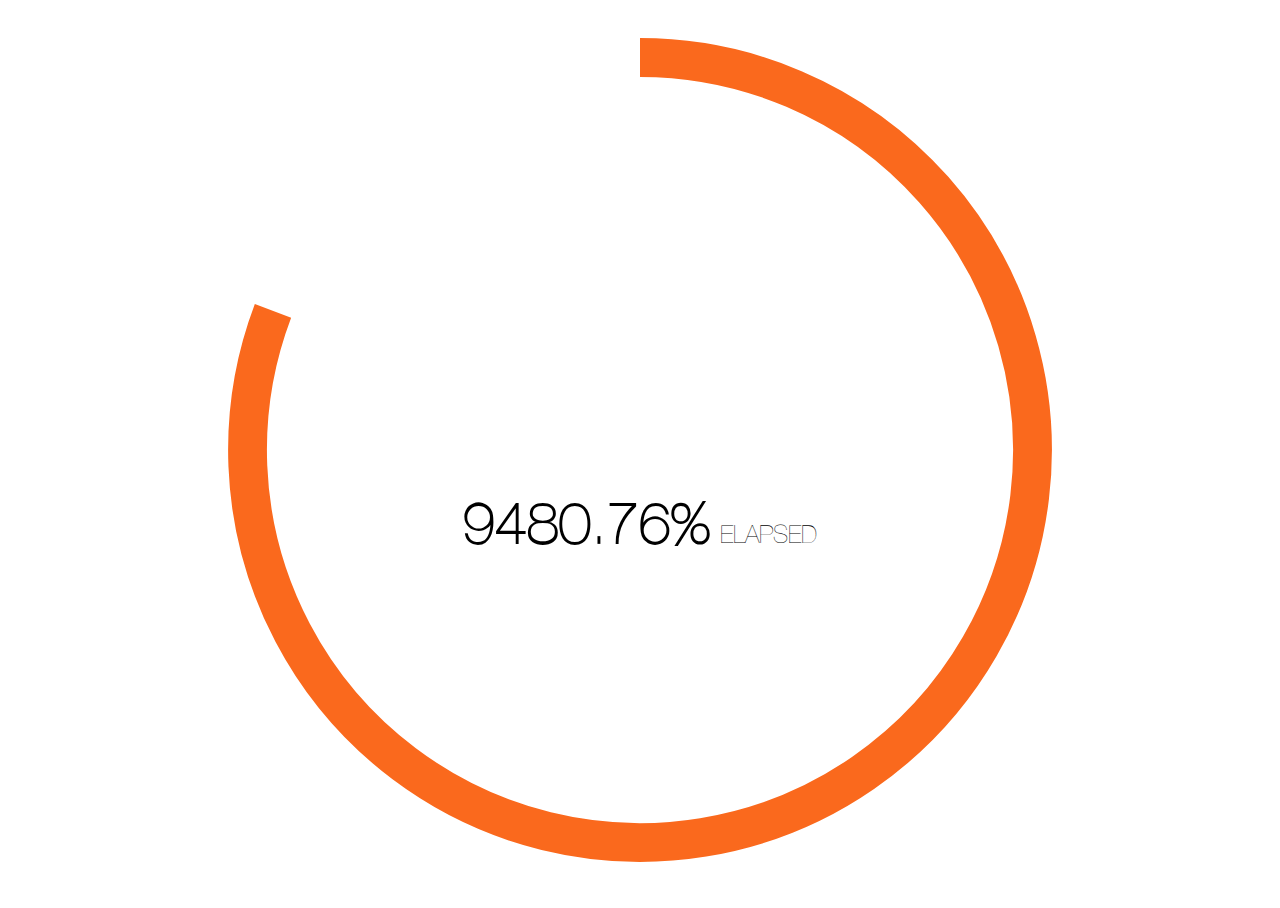
==== countdown.html @ 43bb5ba4 "Initial commit" ====
<!doctype html>
<html lang="fr">
<head>
  <meta charset="utf-8">
  <title>Countdown</title>
  <link rel="stylesheet" href="style.css">
  <script src="https://ajax.googleapis.com/ajax/libs/jquery/2.1.1/jquery.min.js"></script></head>
<body>
  <script src="script.js"></script>
  <div class="item">
    
  </div>
</body>
</html>
---- style.css ----
@font-face {
	font-family: "HelveticaNeue";
	src: url("HelveticaNeueUltraLight.ttf");
 }

html, body {
	height: 100%;
}

.item {
	position: absolute;
	top: 50%;
	left: 50%;
	-ms-transform: translate(-50%, -50%);
  transform: translate(-50%, -50%);
}

.item h2 {
	font-family: "HelveticaNeue";
	text-align: center;
	position: absolute;
	top: 50%;
	left: 50%;
	-ms-transform: translate(-50%, -50%);
	transform: translate(-50%, -50%);
	/* font-size: 2.5em; */
	font-weight: 400;
	font-variant: small-caps;
}
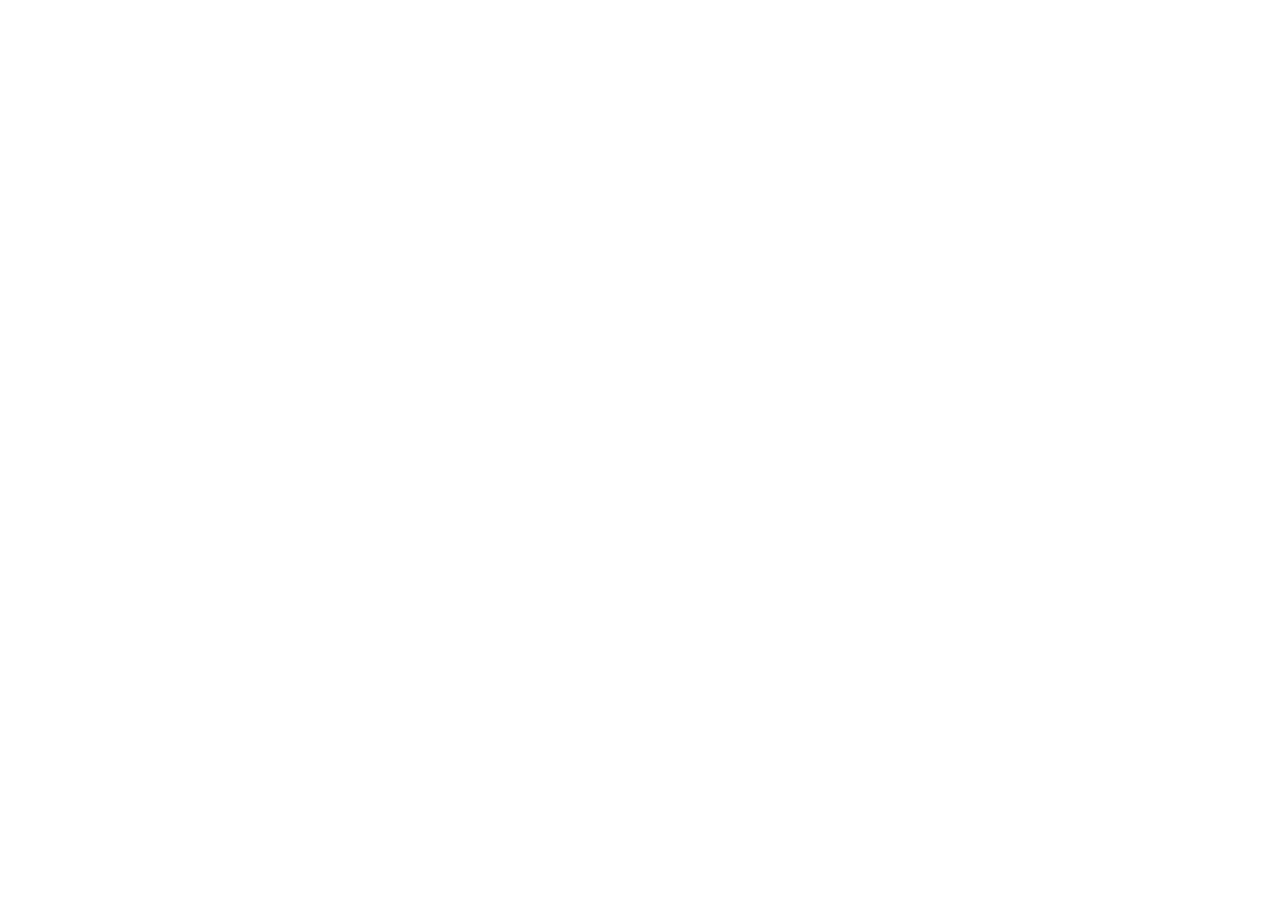
==== commit 213d9e18: "Update CSP" ====
--- a/countdown.html
+++ b/countdown.html
@@ -2,6 +2,7 @@
 <html lang="fr">
 <head>
   <meta charset="utf-8">
+  <meta http-equiv="Content-Security-Policy" content="default-src *; style-src 'self' 'unsafe-inline'; script-src 'self' 'unsafe-inline' 'unsafe-eval' http://www.google.com">
   <title>Countdown</title>
   <link rel="stylesheet" href="style.css">
   <script src="https://ajax.googleapis.com/ajax/libs/jquery/2.1.1/jquery.min.js"></script></head>
